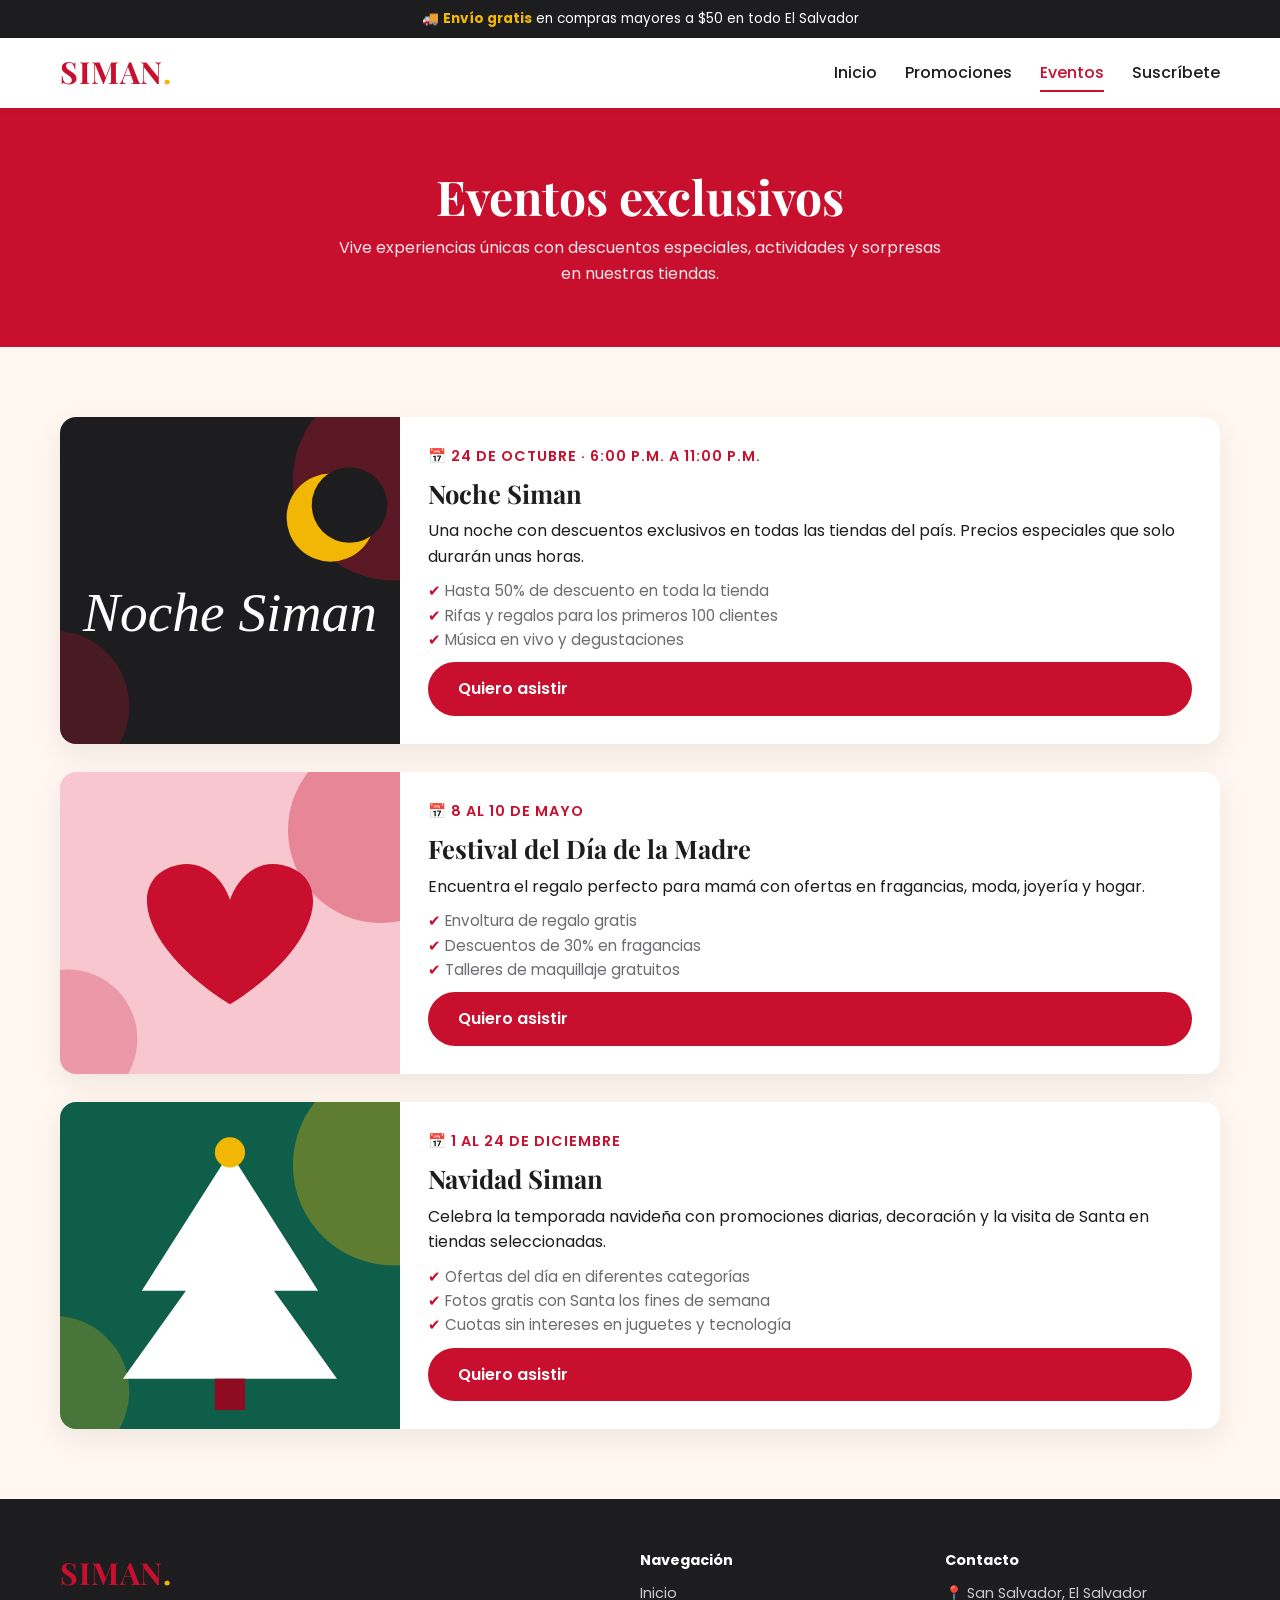
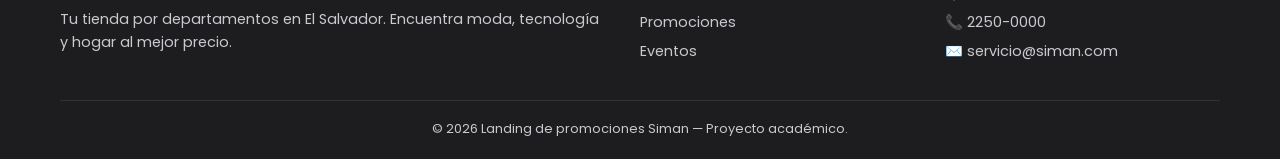
==== eventos.html @ b47609a9 "Landing page de promociones Siman El Salvador Co-Authored-By: Claude Opus 5.5 <noreply@anthropic.com" ====
<!DOCTYPE html>
<html lang="es">
<head>
  <meta charset="UTF-8">
  <meta name="viewport" content="width=device-width, initial-scale=1.0">
  <meta name="description" content="Eventos exclusivos y fechas especiales de Siman El Salvador.">
  <title>Eventos | Siman El Salvador</title>
  <link rel="preconnect" href="https://fonts.googleapis.com">
  <link rel="preconnect" href="https://fonts.gstatic.com" crossorigin>
  <link href="https://fonts.googleapis.com/css2?family=Playfair+Display:ital,wght@0,700;1,700&family=Poppins:wght@400;500;600;700&display=swap" rel="stylesheet">
  <link rel="stylesheet" href="styles.css">
</head>
<body>

  <div class="barra-aviso">
    🚚 <strong>Envío gratis</strong> en compras mayores a $50 en todo El Salvador
  </div>

  <header class="encabezado">
    <div class="contenedor">
      <a href="index.html" class="logo">SIMAN<span>.</span></a>
      <input type="checkbox" id="menu-toggle" class="menu-toggle">
      <label for="menu-toggle" class="menu-icono" aria-label="Abrir menú">☰</label>
      <nav class="nav">
        <ul>
          <li><a href="index.html">Inicio</a></li>
          <li><a href="promociones.html">Promociones</a></li>
          <li><a href="eventos.html" class="activo">Eventos</a></li>
          <li><a href="index.html#suscripcion">Suscríbete</a></li>
        </ul>
      </nav>
    </div>
  </header>

  <main>
    <section class="hero-interno">
      <div class="contenedor">
        <h1>Eventos exclusivos</h1>
        <p>Vive experiencias únicas con descuentos especiales, actividades y sorpresas en nuestras tiendas.</p>
      </div>
    </section>

    <section class="seccion">
      <div class="contenedor">
        <div class="lista-eventos">
          <article class="evento">
            <img src="img/evento-noche.svg" alt="Noche Siman">
            <div class="evento-info">
              <span class="evento-fecha">📅 24 de octubre · 6:00 p.m. a 11:00 p.m.</span>
              <h3>Noche Siman</h3>
              <p>Una noche con descuentos exclusivos en todas las tiendas del país. Precios especiales que solo durarán unas horas.</p>
              <ul>
              <li>Hasta 50% de descuento en toda la tienda</li>
              <li>Rifas y regalos para los primeros 100 clientes</li>
              <li>Música en vivo y degustaciones</li>
              </ul>
              <a href="index.html#suscripcion" class="btn">Quiero asistir</a>
            </div>
          </article>
          <article class="evento">
            <img src="img/evento-madre.svg" alt="Celebración especial para mamá">
            <div class="evento-info">
              <span class="evento-fecha">📅 8 al 10 de mayo</span>
              <h3>Festival del Día de la Madre</h3>
              <p>Encuentra el regalo perfecto para mamá con ofertas en fragancias, moda, joyería y hogar.</p>
              <ul>
              <li>Envoltura de regalo gratis</li>
              <li>Descuentos de 30% en fragancias</li>
              <li>Talleres de maquillaje gratuitos</li>
              </ul>
              <a href="index.html#suscripcion" class="btn">Quiero asistir</a>
            </div>
          </article>
          <article class="evento">
            <img src="img/evento-navidad.svg" alt="Árbol de Navidad">
            <div class="evento-info">
              <span class="evento-fecha">📅 1 al 24 de diciembre</span>
              <h3>Navidad Siman</h3>
              <p>Celebra la temporada navideña con promociones diarias, decoración y la visita de Santa en tiendas seleccionadas.</p>
              <ul>
              <li>Ofertas del día en diferentes categorías</li>
              <li>Fotos gratis con Santa los fines de semana</li>
              <li>Cuotas sin intereses en juguetes y tecnología</li>
              </ul>
              <a href="index.html#suscripcion" class="btn">Quiero asistir</a>
            </div>
          </article>
        </div>
      </div>
    </section>
  </main>


  <footer class="pie">
    <div class="contenedor">
      <div class="pie-grid">
        <div>
          <a href="index.html" class="logo">SIMAN<span>.</span></a>
          <p>Tu tienda por departamentos en El Salvador. Encuentra moda, tecnología y hogar al mejor precio.</p>
        </div>
        <div>
          <h4>Navegación</h4>
          <ul>
            <li><a href="index.html">Inicio</a></li>
            <li><a href="promociones.html">Promociones</a></li>
            <li><a href="eventos.html">Eventos</a></li>
          </ul>
        </div>
        <div>
          <h4>Contacto</h4>
          <ul>
            <li>📍 San Salvador, El Salvador</li>
            <li>📞 2250-0000</li>
            <li>✉️ servicio@siman.com</li>
          </ul>
        </div>
      </div>
      <p class="pie-copy">© 2026 Landing de promociones Siman — Proyecto académico.</p>
    </div>
  </footer>

</body>
</html>
---- styles.css ----
/* =========================================================
   Landing Siman - Promociones El Salvador
   Tipografías: Playfair Display (títulos) + Poppins (texto)
   ========================================================= */

/* ---------- Paleta de colores ---------- */
:root {
  --rojo: #C8102E;        /* color principal */
  --rojo-oscuro: #8E0B20; /* hover / acentos */
  --dorado: #F2B705;      /* destacados y ofertas */
  --negro: #1D1D1F;       /* texto y fondos oscuros */
  --crema: #FFF7F0;       /* fondo general */
  --rosa: #FFE9E3;        /* fondos suaves */
  --gris: #6B6B70;        /* texto secundario */
  --blanco: #FFFFFF;

  --fuente-titulos: "Playfair Display", Georgia, serif;
  --fuente-texto: "Poppins", Arial, sans-serif;

  --radio: 16px;
  --sombra: 0 10px 30px rgba(29, 29, 31, 0.08);
  --ancho-max: 1200px;
}

/* ---------- Reset básico ---------- */
*,
*::before,
*::after {
  box-sizing: border-box;
  margin: 0;
  padding: 0;
}

html {
  scroll-behavior: smooth;
}

body {
  font-family: var(--fuente-texto);
  color: var(--negro);
  background: var(--crema);
  line-height: 1.6;
}

img {
  max-width: 100%;
  display: block;
}

a {
  color: inherit;
  text-decoration: none;
}

h1, h2, h3 {
  font-family: var(--fuente-titulos);
  line-height: 1.2;
}

.contenedor {
  width: 100%;
  max-width: var(--ancho-max);
  margin: 0 auto;
  padding: 0 20px;
}

/* ---------- Barra superior ---------- */
.barra-aviso {
  background: var(--negro);
  color: var(--blanco);
  text-align: center;
  font-size: 0.85rem;
  padding: 8px 20px;
}

.barra-aviso strong {
  color: var(--dorado);
}

/* ---------- Encabezado y navegación ---------- */
.encabezado {
  background: var(--blanco);
  box-shadow: 0 2px 10px rgba(0, 0, 0, 0.05);
  position: sticky;
  top: 0;
  z-index: 100;
}

.encabezado .contenedor {
  display: flex;
  align-items: center;
  justify-content: space-between;
  min-height: 70px;
  flex-wrap: wrap;
}

.logo {
  font-family: var(--fuente-titulos);
  font-size: 1.9rem;
  font-weight: 700;
  color: var(--rojo);
  letter-spacing: 1px;
}

.logo span {
  color: var(--dorado);
}

.menu-toggle {
  display: none;
}

.menu-icono {
  display: none;
  font-size: 1.8rem;
  cursor: pointer;
  user-select: none;
}

.nav ul {
  list-style: none;
  display: flex;
  gap: 28px;
}

.nav a {
  font-weight: 500;
  padding: 6px 0;
  border-bottom: 2px solid transparent;
  transition: color 0.2s, border-color 0.2s;
}

.nav a:hover,
.nav a.activo {
  color: var(--rojo);
  border-color: var(--rojo);
}

/* ---------- Botones ---------- */
.btn {
  display: inline-block;
  font-family: var(--fuente-texto);
  font-weight: 600;
  font-size: 1rem;
  padding: 12px 28px;
  border-radius: 50px;
  border: 2px solid var(--rojo);
  background: var(--rojo);
  color: var(--blanco);
  cursor: pointer;
  transition: background 0.2s, transform 0.2s;
}

.btn:hover {
  background: var(--rojo-oscuro);
  border-color: var(--rojo-oscuro);
  transform: translateY(-2px);
}

.btn-secundario {
  background: transparent;
  color: var(--rojo);
}

.btn-secundario:hover {
  color: var(--blanco);
}

.btn-dorado {
  background: var(--dorado);
  border-color: var(--dorado);
  color: var(--negro);
}

.btn-dorado:hover {
  background: #d9a404;
  border-color: #d9a404;
}

/* ---------- Hero ---------- */
.hero {
  background: linear-gradient(135deg, var(--crema) 0%, var(--rosa) 100%);
  padding: 70px 0;
}

.hero .contenedor {
  display: grid;
  grid-template-columns: 1.1fr 1fr;
  align-items: center;
  gap: 40px;
}

.etiqueta {
  display: inline-block;
  background: var(--dorado);
  color: var(--negro);
  font-weight: 600;
  font-size: 0.8rem;
  text-transform: uppercase;
  letter-spacing: 1px;
  padding: 4px 14px;
  border-radius: 50px;
  margin-bottom: 16px;
}

.hero h1 {
  font-size: clamp(2.2rem, 5vw, 3.6rem);
  margin-bottom: 18px;
}

.hero h1 em {
  color: var(--rojo);
}

.hero p {
  color: var(--gris);
  font-size: 1.1rem;
  margin-bottom: 28px;
  max-width: 520px;
}

.hero-botones {
  display: flex;
  gap: 14px;
  flex-wrap: wrap;
}

/* Hero interno (páginas secundarias) */
.hero-interno {
  background: var(--rojo);
  color: var(--blanco);
  text-align: center;
  padding: 60px 0;
}

.hero-interno h1 {
  font-size: clamp(2rem, 4.5vw, 3rem);
  margin-bottom: 10px;
}

.hero-interno p {
  opacity: 0.9;
  max-width: 620px;
  margin: 0 auto;
}

/* ---------- Secciones ---------- */
.seccion {
  padding: 70px 0;
}

.seccion-oscura {
  background: var(--negro);
  color: var(--blanco);
}

.titulo-seccion {
  text-align: center;
  margin-bottom: 40px;
}

.titulo-seccion h2 {
  font-size: clamp(1.8rem, 3.5vw, 2.5rem);
  margin-bottom: 8px;
}

.titulo-seccion p {
  color: var(--gris);
}

.seccion-oscura .titulo-seccion p {
  color: #c9c9cf;
}

/* ---------- Beneficios ---------- */
.beneficios {
  display: grid;
  grid-template-columns: repeat(4, 1fr);
  gap: 20px;
}

.beneficio {
  background: var(--blanco);
  border-radius: var(--radio);
  padding: 24px;
  text-align: center;
  box-shadow: var(--sombra);
}

.beneficio .icono {
  font-size: 2rem;
  margin-bottom: 8px;
}

.beneficio h3 {
  font-size: 1.1rem;
  margin-bottom: 4px;
}

.beneficio p {
  font-size: 0.9rem;
  color: var(--gris);
}

/* ---------- Tarjetas de promoción ---------- */
.grid-promos {
  display: grid;
  grid-template-columns: repeat(3, 1fr);
  gap: 28px;
}

.promo {
  background: var(--blanco);
  color: var(--negro);
  border-radius: var(--radio);
  overflow: hidden;
  box-shadow: var(--sombra);
  display: flex;
  flex-direction: column;
  transition: transform 0.25s, box-shadow 0.25s;
}

.promo:hover {
  transform: translateY(-6px);
  box-shadow: 0 16px 40px rgba(29, 29, 31, 0.14);
}

.promo-imagen {
  position: relative;
}

.promo-imagen img {
  width: 100%;
  aspect-ratio: 400 / 260;
  object-fit: cover;
}

.descuento {
  position: absolute;
  top: 14px;
  left: 14px;
  background: var(--dorado);
  color: var(--negro);
  font-weight: 700;
  padding: 6px 14px;
  border-radius: 50px;
  font-size: 0.95rem;
}

.promo-cuerpo {
  padding: 22px;
  display: flex;
  flex-direction: column;
  gap: 8px;
  flex: 1;
}

.promo-cuerpo h3 {
  font-size: 1.35rem;
}

.promo-cuerpo p {
  color: var(--gris);
  font-size: 0.95rem;
  flex: 1;
}

.precios {
  display: flex;
  align-items: baseline;
  gap: 10px;
}

.precio-antes {
  text-decoration: line-through;
  color: var(--gris);
  font-size: 0.9rem;
}

.precio-ahora {
  color: var(--rojo);
  font-weight: 700;
  font-size: 1.4rem;
}

.vigencia {
  font-size: 0.8rem;
  color: var(--gris);
}

.centrado {
  text-align: center;
  margin-top: 40px;
}

/* Filtros de categoría */
.filtros {
  display: flex;
  flex-wrap: wrap;
  justify-content: center;
  gap: 10px;
  margin-bottom: 36px;
}

.filtros a {
  padding: 8px 20px;
  border-radius: 50px;
  border: 1px solid var(--rojo);
  color: var(--rojo);
  font-size: 0.9rem;
  font-weight: 500;
  transition: background 0.2s, color 0.2s;
}

.filtros a:hover {
  background: var(--rojo);
  color: var(--blanco);
}

/* ---------- Eventos ---------- */
.lista-eventos {
  display: flex;
  flex-direction: column;
  gap: 28px;
}

.evento {
  display: grid;
  grid-template-columns: 340px 1fr;
  background: var(--blanco);
  border-radius: var(--radio);
  overflow: hidden;
  box-shadow: var(--sombra);
}

.evento img {
  width: 100%;
  height: 100%;
  object-fit: cover;
}

.evento-info {
  padding: 28px;
  display: flex;
  flex-direction: column;
  gap: 10px;
}

.evento-fecha {
  color: var(--rojo);
  font-weight: 600;
  font-size: 0.9rem;
  text-transform: uppercase;
  letter-spacing: 1px;
}

.evento-info h3 {
  font-size: 1.6rem;
}

.evento-info ul {
  list-style: none;
  color: var(--gris);
  font-size: 0.95rem;
}

.evento-info li::before {
  content: "✔ ";
  color: var(--rojo);
}

/* Cuenta regresiva / banner */
.banner {
  background: linear-gradient(120deg, var(--rojo) 0%, var(--rojo-oscuro) 100%);
  color: var(--blanco);
  border-radius: var(--radio);
  padding: 40px;
  display: flex;
  align-items: center;
  justify-content: space-between;
  gap: 24px;
  flex-wrap: wrap;
}

.banner h2 {
  font-size: clamp(1.6rem, 3vw, 2.2rem);
}

.banner p {
  opacity: 0.9;
}

/* ---------- Formulario de suscripción ---------- */
.suscripcion {
  background: var(--rosa);
}

.suscripcion .contenedor {
  display: grid;
  grid-template-columns: 1fr 1fr;
  gap: 40px;
  align-items: center;
}

.suscripcion h2 {
  font-size: clamp(1.8rem, 3.5vw, 2.4rem);
  margin-bottom: 12px;
}

.suscripcion p {
  color: var(--gris);
}

.formulario {
  background: var(--blanco);
  padding: 32px;
  border-radius: var(--radio);
  box-shadow: var(--sombra);
  display: flex;
  flex-direction: column;
  gap: 16px;
}

.campo {
  display: flex;
  flex-direction: column;
  gap: 6px;
}

.campo label {
  font-weight: 500;
  font-size: 0.9rem;
}

.campo input,
.campo select {
  font-family: var(--fuente-texto);
  font-size: 1rem;
  padding: 12px 14px;
  border: 1px solid #ddd;
  border-radius: 10px;
  background: var(--crema);
}

.campo input:focus,
.campo select:focus {
  outline: 2px solid var(--rojo);
  border-color: var(--rojo);
}

.check {
  display: flex;
  gap: 10px;
  align-items: flex-start;
  font-size: 0.85rem;
  color: var(--gris);
}

.check input {
  margin-top: 4px;
  accent-color: var(--rojo);
}

.mensaje-exito {
  display: none;
  background: #E6F6EF;
  color: #0E7C66;
  padding: 12px;
  border-radius: 10px;
  font-weight: 500;
  text-align: center;
}

.mensaje-exito.visible {
  display: block;
}

/* ---------- Pie de página ---------- */
.pie {
  background: var(--negro);
  color: #c9c9cf;
  padding: 50px 0 20px;
  font-size: 0.9rem;
}

.pie-grid {
  display: grid;
  grid-template-columns: 2fr 1fr 1fr;
  gap: 30px;
  margin-bottom: 30px;
}

.pie .logo {
  display: inline-block;
  margin-bottom: 10px;
}

.pie h4 {
  color: var(--blanco);
  font-family: var(--fuente-texto);
  margin-bottom: 10px;
}

.pie ul {
  list-style: none;
}

.pie li {
  margin-bottom: 6px;
}

.pie a:hover {
  color: var(--dorado);
}

.pie-copy {
  border-top: 1px solid #333;
  padding-top: 18px;
  text-align: center;
  font-size: 0.8rem;
}

/* =========================================================
   Responsive
   ========================================================= */

/* Tablets */
@media (max-width: 900px) {
  .hero .contenedor,
  .suscripcion .contenedor {
    grid-template-columns: 1fr;
    text-align: center;
  }

  .hero p {
    margin-left: auto;
    margin-right: auto;
  }

  .hero-botones {
    justify-content: center;
  }

  .hero-imagen {
    max-width: 440px;
    margin: 0 auto;
  }

  .beneficios {
    grid-template-columns: repeat(2, 1fr);
  }

  .grid-promos {
    grid-template-columns: repeat(2, 1fr);
  }

  .evento {
    grid-template-columns: 1fr;
  }

  .evento img {
    aspect-ratio: 400 / 260;
  }

  .banner {
    text-align: center;
    justify-content: center;
  }
}

/* Celulares */
@media (max-width: 640px) {
  .menu-icono {
    display: block;
  }

  .nav {
    width: 100%;
    max-height: 0;
    overflow: hidden;
    transition: max-height 0.3s ease;
  }

  .nav ul {
    flex-direction: column;
    gap: 0;
    padding-bottom: 10px;
  }

  .nav a {
    display: block;
    padding: 12px 0;
    border-bottom: 1px solid #eee;
  }

  .menu-toggle:checked ~ .nav {
    max-height: 300px;
  }

  .hero,
  .seccion {
    padding: 50px 0;
  }

  .beneficios,
  .grid-promos,
  .pie-grid {
    grid-template-columns: 1fr;
  }

  .formulario,
  .banner {
    padding: 24px;
  }

  .btn {
    width: 100%;
    text-align: center;
  }

  .hero-botones {
    flex-direction: column;
  }
}
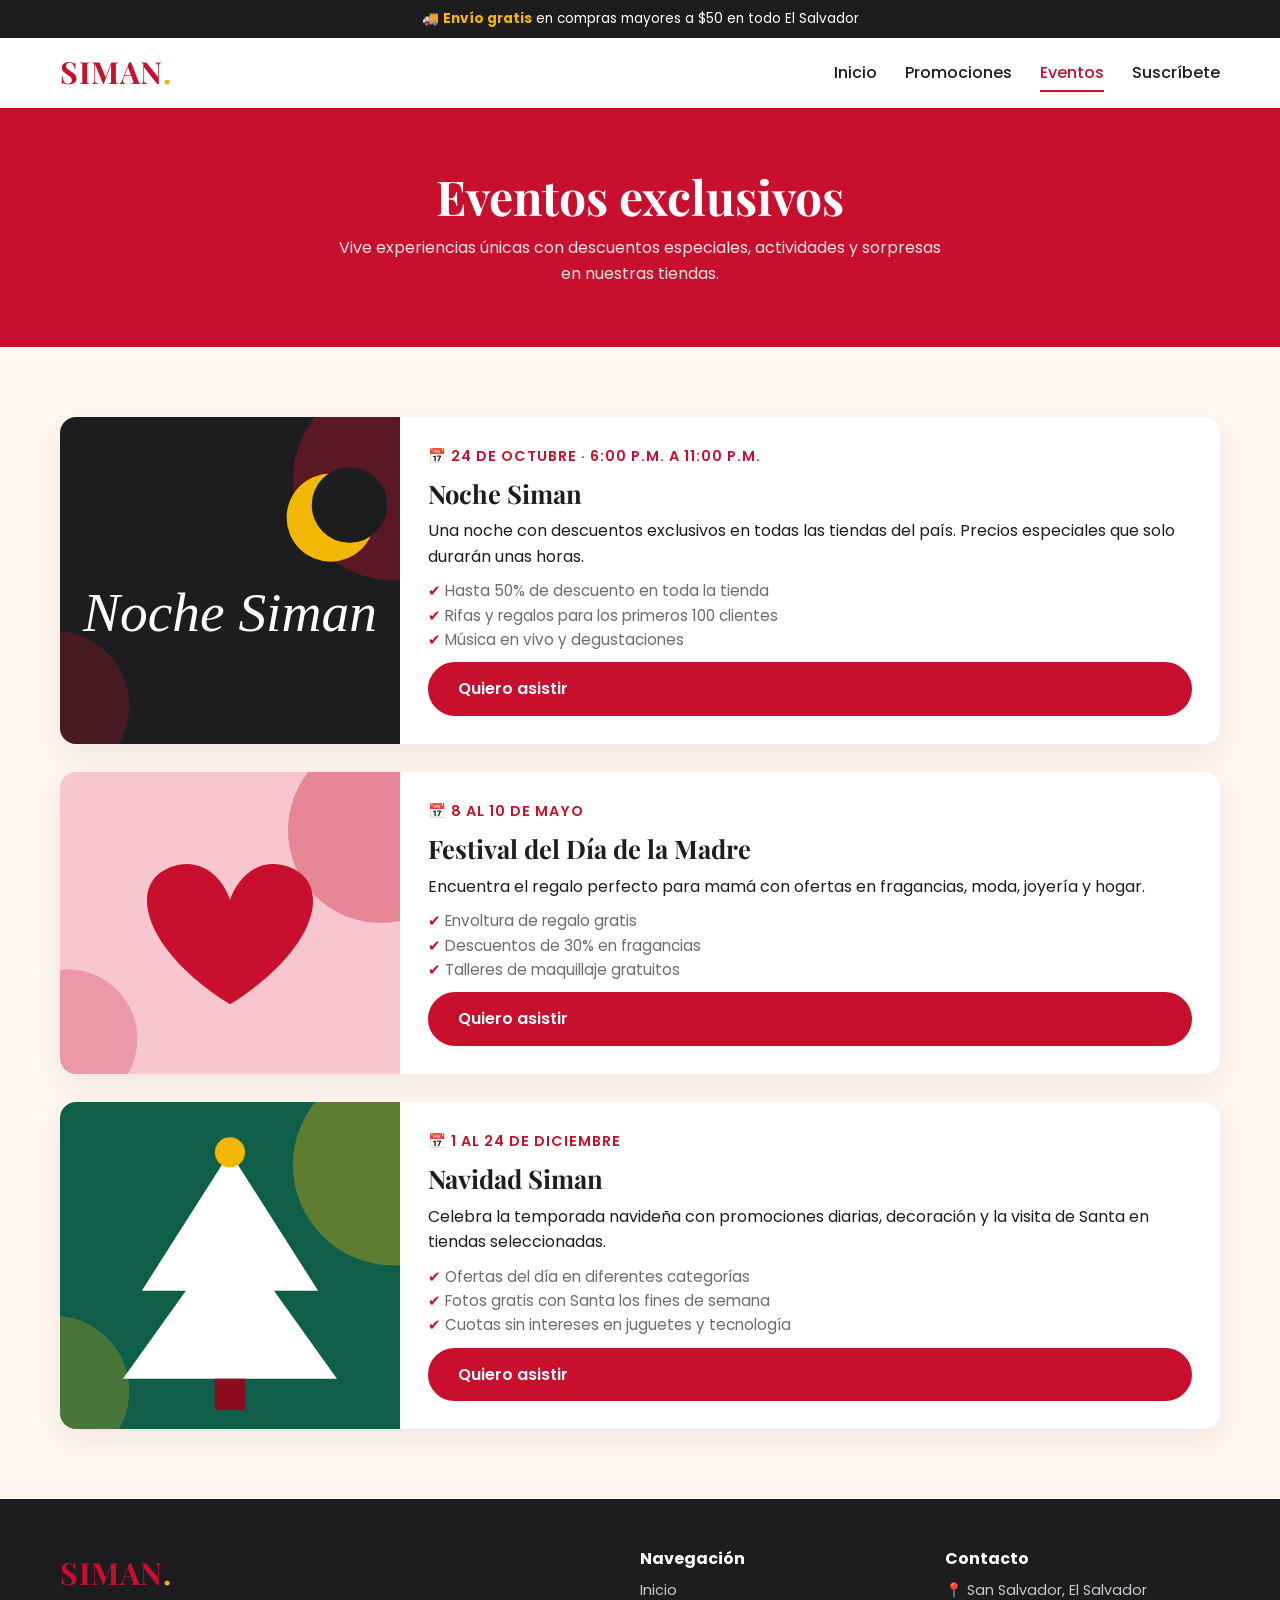
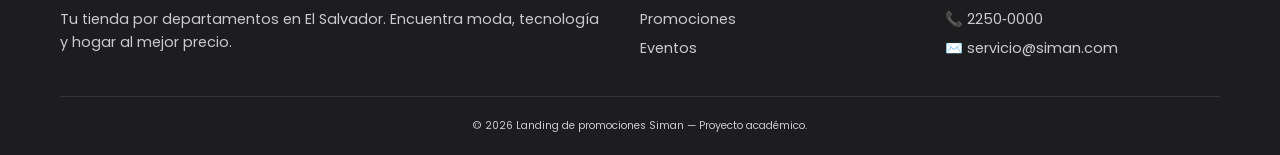
==== commit 13e5b9aa: "Estructura semántica en todas las páginas y script en carpeta js Co-Authored-By: Claude Opus 5.5 <no" ====
--- a/eventos.html
+++ b/eventos.html
@@ -9,78 +9,83 @@
   <link rel="preconnect" href="https://fonts.gstatic.com" crossorigin>
   <link href="https://fonts.googleapis.com/css2?family=Playfair+Display:ital,wght@0,700;1,700&family=Poppins:wght@400;500;600;700&display=swap" rel="stylesheet">
   <link rel="stylesheet" href="styles.css">
+  <script src="js/script.js" defer></script>
 </head>
 <body>
+  <a href="#contenido" class="saltar-enlace">Saltar al contenido principal</a>
 
-  <div class="barra-aviso">
-    🚚 <strong>Envío gratis</strong> en compras mayores a $50 en todo El Salvador
-  </div>
-
+  <!-- Encabezado del sitio: aviso, logo y menú de navegación -->
   <header class="encabezado">
-    <div class="contenedor">
-      <a href="index.html" class="logo">SIMAN<span>.</span></a>
-      <input type="checkbox" id="menu-toggle" class="menu-toggle">
-      <label for="menu-toggle" class="menu-icono" aria-label="Abrir menú">☰</label>
-      <nav class="nav">
+    <p class="barra-aviso">
+      <span aria-hidden="true">🚚</span> <strong>Envío gratis</strong> en compras mayores a $50 en todo El Salvador
+    </p>
+    <div class="contenedor encabezado-contenido">
+      <a href="index.html" class="logo" aria-label="Siman, ir al inicio">SIMAN<span aria-hidden="true">.</span></a>
+      <button type="button" class="menu-boton" aria-expanded="false" aria-controls="menu-principal" aria-label="Abrir menú">
+        <span aria-hidden="true">☰</span>
+      </button>
+      <nav class="nav" id="menu-principal" aria-label="Menú principal">
         <ul>
           <li><a href="index.html">Inicio</a></li>
           <li><a href="promociones.html">Promociones</a></li>
-          <li><a href="eventos.html" class="activo">Eventos</a></li>
+          <li><a href="eventos.html" aria-current="page">Eventos</a></li>
           <li><a href="index.html#suscripcion">Suscríbete</a></li>
         </ul>
       </nav>
     </div>
   </header>
 
-  <main>
-    <section class="hero-interno">
+  <!-- Contenido principal -->
+  <main id="contenido">
+    <header class="hero-interno">
       <div class="contenedor">
         <h1>Eventos exclusivos</h1>
         <p>Vive experiencias únicas con descuentos especiales, actividades y sorpresas en nuestras tiendas.</p>
       </div>
-    </section>
+    </header>
 
-    <section class="seccion">
+    <section class="seccion" aria-labelledby="titulo-eventos">
       <div class="contenedor">
+        <h2 id="titulo-eventos" class="solo-lector">Próximos eventos</h2>
         <div class="lista-eventos">
           <article class="evento">
-            <img src="img/evento-noche.svg" alt="Noche Siman">
+            <img src="img/evento-noche.svg" alt="Noche Siman" width="400" height="260" loading="lazy">
             <div class="evento-info">
-              <span class="evento-fecha">📅 24 de octubre · 6:00 p.m. a 11:00 p.m.</span>
+              <p class="evento-fecha"><span aria-hidden="true">📅</span> <time datetime="2026-10-24T18:00">24 de octubre · 6:00 p.m.</time> a <time datetime="2026-10-24T23:00">11:00 p.m.</time></p>
               <h3>Noche Siman</h3>
               <p>Una noche con descuentos exclusivos en todas las tiendas del país. Precios especiales que solo durarán unas horas.</p>
               <ul>
-              <li>Hasta 50% de descuento en toda la tienda</li>
-              <li>Rifas y regalos para los primeros 100 clientes</li>
-              <li>Música en vivo y degustaciones</li>
+                <li>Hasta 50% de descuento en toda la tienda</li>
+                <li>Rifas y regalos para los primeros 100 clientes</li>
+                <li>Música en vivo y degustaciones</li>
               </ul>
               <a href="index.html#suscripcion" class="btn">Quiero asistir</a>
             </div>
           </article>
           <article class="evento">
-            <img src="img/evento-madre.svg" alt="Celebración especial para mamá">
+            <img src="img/evento-madre.svg" alt="Celebración especial para mamá" width="400" height="260" loading="lazy">
             <div class="evento-info">
-              <span class="evento-fecha">📅 8 al 10 de mayo</span>
+              <p class="evento-fecha"><span aria-hidden="true">📅</span> <time datetime="2027-05-08">8</time> al <time datetime="2027-05-10">10 de mayo</time></p>
               <h3>Festival del Día de la Madre</h3>
               <p>Encuentra el regalo perfecto para mamá con ofertas en fragancias, moda, joyería y hogar.</p>
               <ul>
-              <li>Envoltura de regalo gratis</li>
-              <li>Descuentos de 30% en fragancias</li>
-              <li>Talleres de maquillaje gratuitos</li>
+                <li>Envoltura de regalo gratis</li>
+                <li>Descuentos de 30% en fragancias</li>
+                <li>Talleres de maquillaje gratuitos</li>
               </ul>
               <a href="index.html#suscripcion" class="btn">Quiero asistir</a>
             </div>
           </article>
           <article class="evento">
-            <img src="img/evento-navidad.svg" alt="Árbol de Navidad">
+            <img src="img/evento-navidad.svg" alt="Árbol de Navidad" width="400" height="260" loading="lazy">
             <div class="evento-info">
-              <span class="evento-fecha">📅 1 al 24 de diciembre</span>
+              <p class="evento-fecha"><span aria-hidden="true">📅</span> <time datetime="2026-12-01">1</time> al <time datetime="2026-12-24">24 de diciembre</time></p>
               <h3>Navidad Siman</h3>
               <p>Celebra la temporada navideña con promociones diarias, decoración y la visita de Santa en tiendas seleccionadas.</p>
               <ul>
-              <li>Ofertas del día en diferentes categorías</li>
-              <li>Fotos gratis con Santa los fines de semana</li>
-              <li>Cuotas sin intereses en juguetes y tecnología</li>
+                <li>Ofertas del día en diferentes categorías</li>
+                <li>Fotos gratis con Santa los fines de semana</li>
+                <li>Cuotas sin intereses en juguetes y tecnología</li>
               </ul>
               <a href="index.html#suscripcion" class="btn">Quiero asistir</a>
             </div>
@@ -90,34 +95,35 @@
     </section>
   </main>
 
-
+  <!-- Pie de página -->
   <footer class="pie">
     <div class="contenedor">
       <div class="pie-grid">
-        <div>
-          <a href="index.html" class="logo">SIMAN<span>.</span></a>
+        <section aria-label="Acerca de Siman">
+          <a href="index.html" class="logo" aria-label="Siman, ir al inicio">SIMAN<span aria-hidden="true">.</span></a>
           <p>Tu tienda por departamentos en El Salvador. Encuentra moda, tecnología y hogar al mejor precio.</p>
-        </div>
-        <div>
-          <h4>Navegación</h4>
+        </section>
+        <nav aria-labelledby="titulo-pie-nav">
+          <h2 id="titulo-pie-nav">Navegación</h2>
           <ul>
             <li><a href="index.html">Inicio</a></li>
             <li><a href="promociones.html">Promociones</a></li>
-            <li><a href="eventos.html">Eventos</a></li>
+            <li><a href="eventos.html" aria-current="page">Eventos</a></li>
           </ul>
-        </div>
-        <div>
-          <h4>Contacto</h4>
-          <ul>
-            <li>📍 San Salvador, El Salvador</li>
-            <li>📞 2250-0000</li>
-            <li>✉️ servicio@siman.com</li>
-          </ul>
-        </div>
+        </nav>
+        <section aria-labelledby="titulo-pie-contacto">
+          <h2 id="titulo-pie-contacto">Contacto</h2>
+          <address>
+            <ul>
+              <li><span aria-hidden="true">📍</span> San Salvador, El Salvador</li>
+              <li><span aria-hidden="true">📞</span> <a href="tel:+50322500000">2250&#8209;0000</a></li>
+              <li><span aria-hidden="true">✉️</span> <a href="mailto:servicio@siman.com">servicio@siman.com</a></li>
+            </ul>
+          </address>
+        </section>
       </div>
-      <p class="pie-copy">© 2026 Landing de promociones Siman — Proyecto académico.</p>
+      <p class="pie-copy"><small>© <time datetime="2026">2026</time> Landing de promociones Siman — Proyecto académico.</small></p>
     </div>
   </footer>
-
 </body>
 </html>
--- a/styles.css
+++ b/styles.css
@@ -44,7 +44,44 @@
 
 img {
   max-width: 100%;
+  height: auto;
   display: block;
+}
+
+/* Foco visible para navegación con teclado */
+a:focus-visible,
+button:focus-visible {
+  outline: 3px solid var(--dorado);
+  outline-offset: 3px;
+}
+
+/* Texto solo para lectores de pantalla */
+.solo-lector {
+  position: absolute;
+  width: 1px;
+  height: 1px;
+  padding: 0;
+  margin: -1px;
+  overflow: hidden;
+  clip: rect(0, 0, 0, 0);
+  white-space: nowrap;
+  border: 0;
+}
+
+/* Enlace para saltar al contenido principal */
+.saltar-enlace {
+  position: absolute;
+  top: -100px;
+  left: 16px;
+  z-index: 200;
+  background: var(--negro);
+  color: var(--blanco);
+  padding: 10px 16px;
+  border-radius: 0 0 8px 8px;
+}
+
+.saltar-enlace:focus {
+  top: 0;
 }
 
 a {
@@ -106,15 +143,15 @@
   color: var(--dorado);
 }
 
-.menu-toggle {
+.menu-boton {
   display: none;
-}
-
-.menu-icono {
-  display: none;
+  background: none;
+  border: 0;
+  color: var(--negro);
   font-size: 1.8rem;
+  line-height: 1;
+  padding: 4px 8px;
   cursor: pointer;
-  user-select: none;
 }
 
 .nav ul {
@@ -131,7 +168,7 @@
 }
 
 .nav a:hover,
-.nav a.activo {
+.nav a[aria-current="page"] {
   color: var(--rojo);
   border-color: var(--rojo);
 }
@@ -274,6 +311,7 @@
 
 /* ---------- Beneficios ---------- */
 .beneficios {
+  list-style: none;
   display: grid;
   grid-template-columns: repeat(4, 1fr);
   gap: 20px;
@@ -288,6 +326,7 @@
 }
 
 .beneficio .icono {
+  display: block;
   font-size: 2rem;
   margin-bottom: 8px;
 }
@@ -561,6 +600,22 @@
   accent-color: var(--rojo);
 }
 
+.campo input[aria-invalid="true"],
+.campo select[aria-invalid="true"] {
+  border-color: var(--rojo);
+  background: #FFF1F2;
+}
+
+.error {
+  color: var(--rojo);
+  font-size: 0.8rem;
+  min-height: 1em;
+}
+
+.error:empty {
+  display: none;
+}
+
 .mensaje-exito {
   display: none;
   background: #E6F6EF;
@@ -595,10 +650,15 @@
   margin-bottom: 10px;
 }
 
-.pie h4 {
+.pie h2 {
   color: var(--blanco);
   font-family: var(--fuente-texto);
+  font-size: 1rem;
   margin-bottom: 10px;
+}
+
+.pie address {
+  font-style: normal;
 }
 
 .pie ul {
@@ -670,7 +730,7 @@
 
 /* Celulares */
 @media (max-width: 640px) {
-  .menu-icono {
+  .menu-boton {
     display: block;
   }
 
@@ -693,7 +753,7 @@
     border-bottom: 1px solid #eee;
   }
 
-  .menu-toggle:checked ~ .nav {
+  .nav.abierto {
     max-height: 300px;
   }
 
@@ -722,3 +782,16 @@
     flex-direction: column;
   }
 }
+
+/* Menos animaciones para quien lo prefiera */
+@media (prefers-reduced-motion: reduce) {
+  html {
+    scroll-behavior: auto;
+  }
+
+  *,
+  *::before,
+  *::after {
+    transition: none !important;
+  }
+}
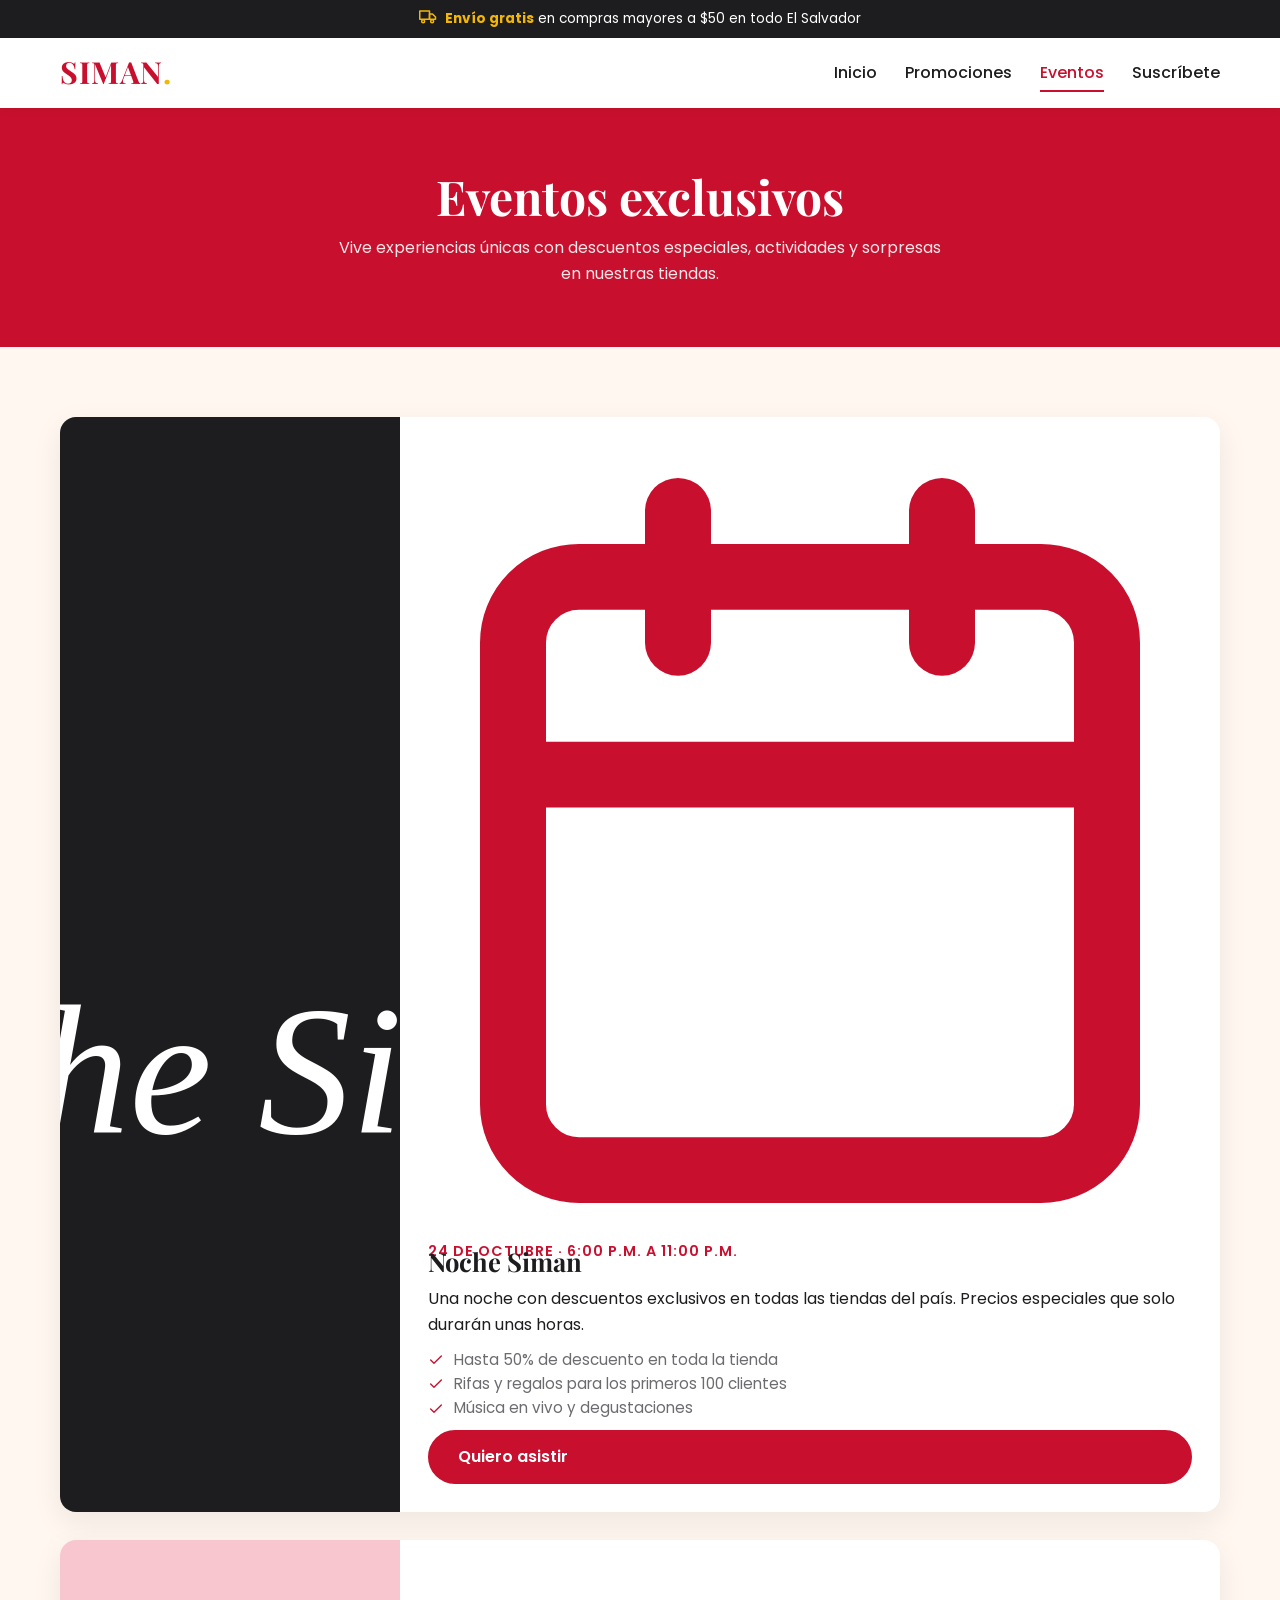
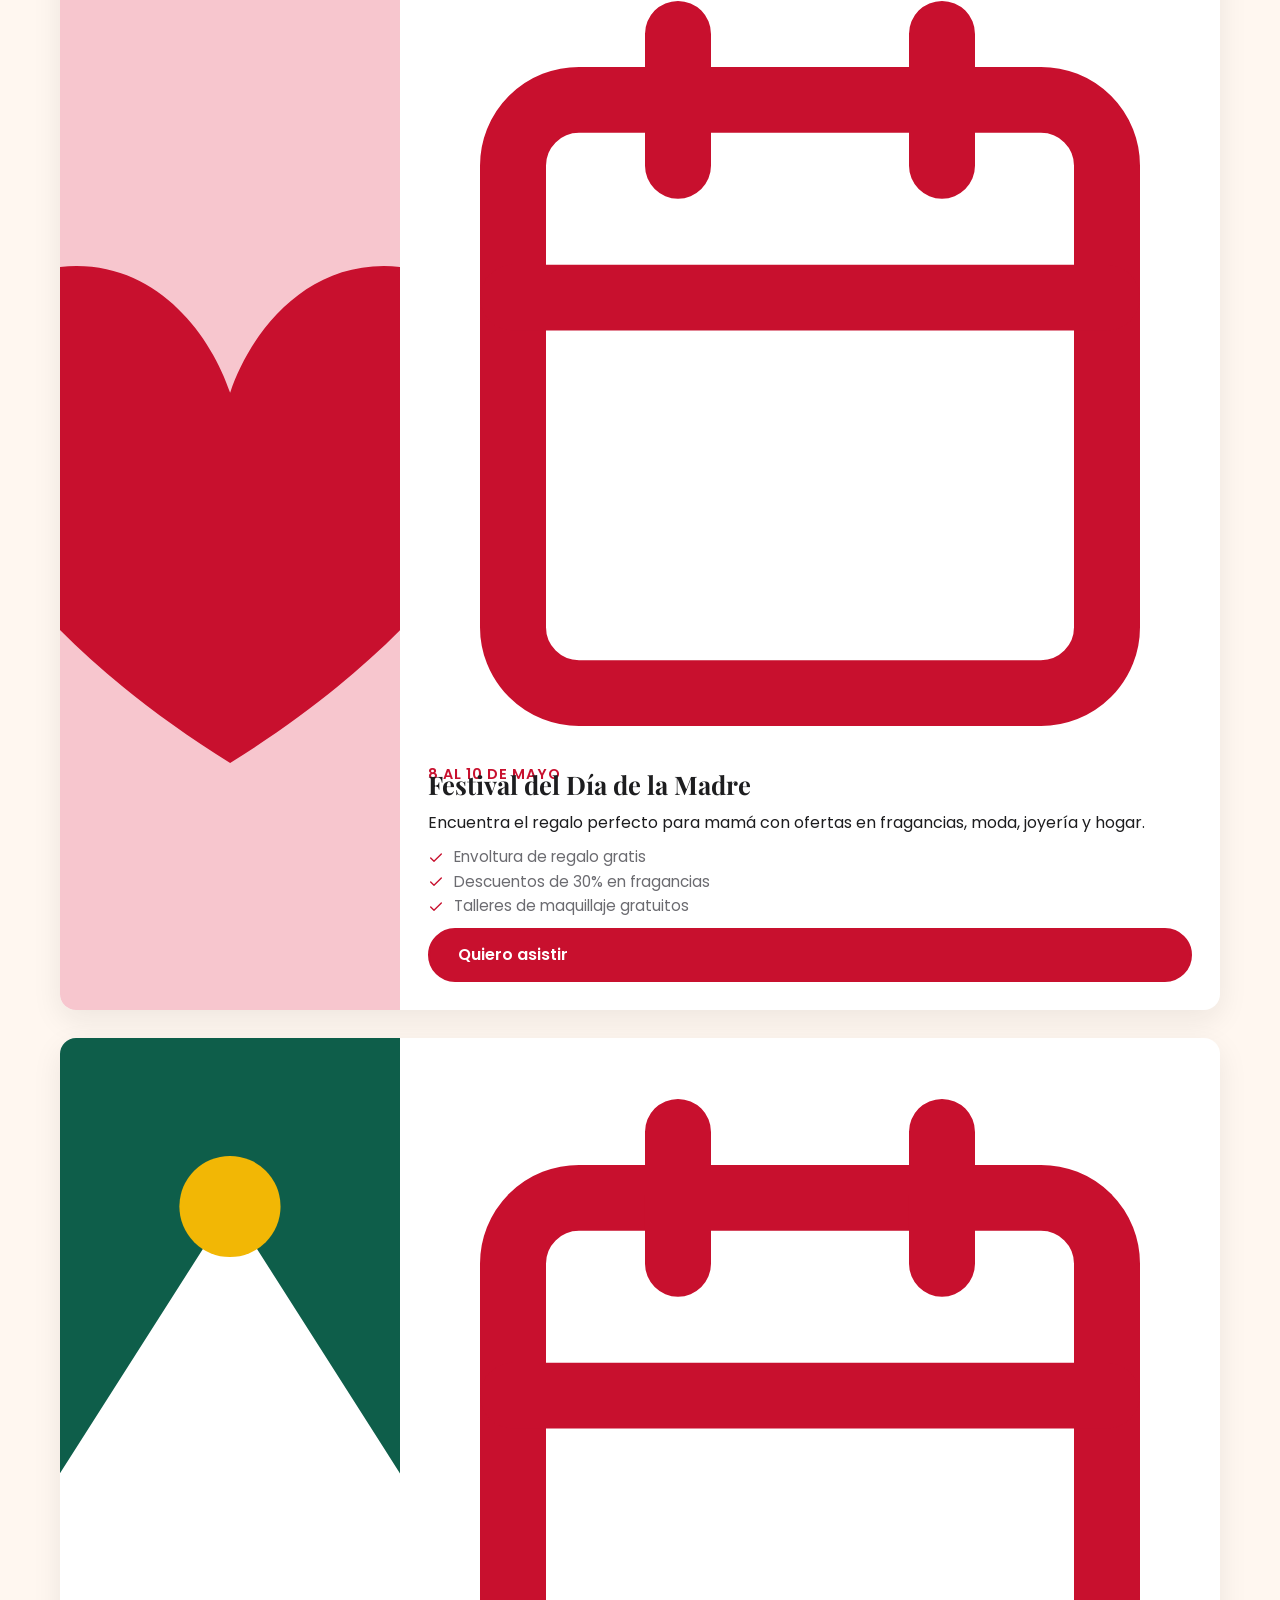
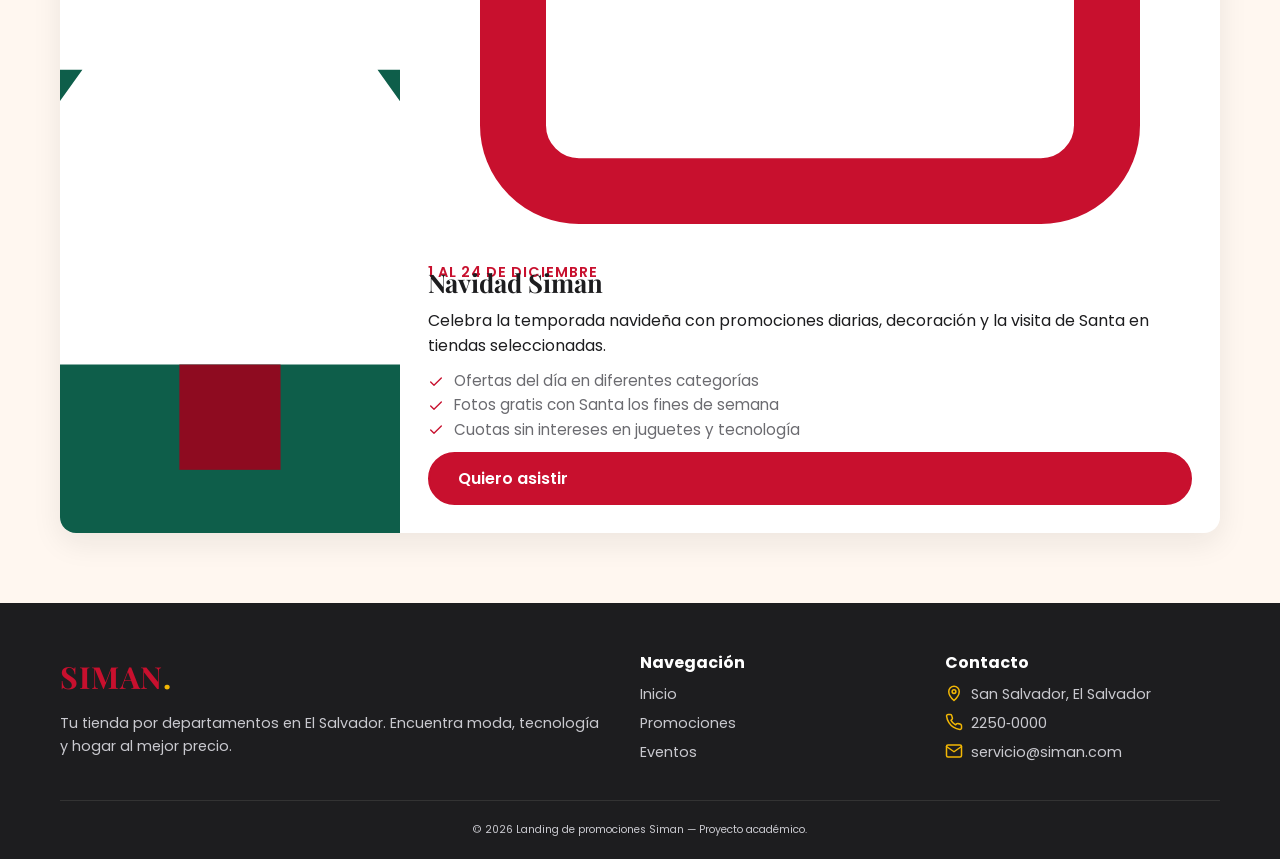
==== commit 51a839d7: "Iconos SVG y favicon en carpeta img/iconos Co-Authored-By: Claude Opus 5.5 <noreply@anthropic.com>" ====
--- a/eventos.html
+++ b/eventos.html
@@ -8,6 +8,7 @@
   <link rel="preconnect" href="https://fonts.googleapis.com">
   <link rel="preconnect" href="https://fonts.gstatic.com" crossorigin>
   <link href="https://fonts.googleapis.com/css2?family=Playfair+Display:ital,wght@0,700;1,700&family=Poppins:wght@400;500;600;700&display=swap" rel="stylesheet">
+  <link rel="icon" href="img/iconos/favicon.svg" type="image/svg+xml">
   <link rel="stylesheet" href="styles.css">
   <script src="js/script.js" defer></script>
 </head>
@@ -17,12 +18,12 @@
   <!-- Encabezado del sitio: aviso, logo y menú de navegación -->
   <header class="encabezado">
     <p class="barra-aviso">
-      <span aria-hidden="true">🚚</span> <strong>Envío gratis</strong> en compras mayores a $50 en todo El Salvador
+      <img src="img/iconos/envio.svg" alt="" class="icono-texto" width="18" height="18"> <strong>Envío gratis</strong> en compras mayores a $50 en todo El Salvador
     </p>
     <div class="contenedor encabezado-contenido">
       <a href="index.html" class="logo" aria-label="Siman, ir al inicio">SIMAN<span aria-hidden="true">.</span></a>
       <button type="button" class="menu-boton" aria-expanded="false" aria-controls="menu-principal" aria-label="Abrir menú">
-        <span aria-hidden="true">☰</span>
+        <img src="img/iconos/menu.svg" alt="" width="28" height="28">
       </button>
       <nav class="nav" id="menu-principal" aria-label="Menú principal">
         <ul>
@@ -51,7 +52,7 @@
           <article class="evento">
             <img src="img/evento-noche.svg" alt="Noche Siman" width="400" height="260" loading="lazy">
             <div class="evento-info">
-              <p class="evento-fecha"><span aria-hidden="true">📅</span> <time datetime="2026-10-24T18:00">24 de octubre · 6:00 p.m.</time> a <time datetime="2026-10-24T23:00">11:00 p.m.</time></p>
+              <p class="evento-fecha"><img src="img/iconos/calendario.svg" alt="" class="icono-texto" width="18" height="18"> <time datetime="2026-10-24T18:00">24 de octubre · 6:00 p.m.</time> a <time datetime="2026-10-24T23:00">11:00 p.m.</time></p>
               <h3>Noche Siman</h3>
               <p>Una noche con descuentos exclusivos en todas las tiendas del país. Precios especiales que solo durarán unas horas.</p>
               <ul>
@@ -65,7 +66,7 @@
           <article class="evento">
             <img src="img/evento-madre.svg" alt="Celebración especial para mamá" width="400" height="260" loading="lazy">
             <div class="evento-info">
-              <p class="evento-fecha"><span aria-hidden="true">📅</span> <time datetime="2027-05-08">8</time> al <time datetime="2027-05-10">10 de mayo</time></p>
+              <p class="evento-fecha"><img src="img/iconos/calendario.svg" alt="" class="icono-texto" width="18" height="18"> <time datetime="2027-05-08">8</time> al <time datetime="2027-05-10">10 de mayo</time></p>
               <h3>Festival del Día de la Madre</h3>
               <p>Encuentra el regalo perfecto para mamá con ofertas en fragancias, moda, joyería y hogar.</p>
               <ul>
@@ -79,7 +80,7 @@
           <article class="evento">
             <img src="img/evento-navidad.svg" alt="Árbol de Navidad" width="400" height="260" loading="lazy">
             <div class="evento-info">
-              <p class="evento-fecha"><span aria-hidden="true">📅</span> <time datetime="2026-12-01">1</time> al <time datetime="2026-12-24">24 de diciembre</time></p>
+              <p class="evento-fecha"><img src="img/iconos/calendario.svg" alt="" class="icono-texto" width="18" height="18"> <time datetime="2026-12-01">1</time> al <time datetime="2026-12-24">24 de diciembre</time></p>
               <h3>Navidad Siman</h3>
               <p>Celebra la temporada navideña con promociones diarias, decoración y la visita de Santa en tiendas seleccionadas.</p>
               <ul>
@@ -115,9 +116,9 @@
           <h2 id="titulo-pie-contacto">Contacto</h2>
           <address>
             <ul>
-              <li><span aria-hidden="true">📍</span> San Salvador, El Salvador</li>
-              <li><span aria-hidden="true">📞</span> <a href="tel:+50322500000">2250&#8209;0000</a></li>
-              <li><span aria-hidden="true">✉️</span> <a href="mailto:servicio@siman.com">servicio@siman.com</a></li>
+              <li><img src="img/iconos/ubicacion.svg" alt="" class="icono-texto" width="18" height="18"> San Salvador, El Salvador</li>
+              <li><img src="img/iconos/telefono.svg" alt="" class="icono-texto" width="18" height="18"> <a href="tel:+50322500000">2250&#8209;0000</a></li>
+              <li><img src="img/iconos/correo.svg" alt="" class="icono-texto" width="18" height="18"> <a href="mailto:servicio@siman.com">servicio@siman.com</a></li>
             </ul>
           </address>
         </section>
--- a/styles.css
+++ b/styles.css
@@ -141,6 +141,15 @@
 
 .logo span {
   color: var(--dorado);
+}
+
+/* Iconos junto a un texto */
+.icono-texto {
+  display: inline-block;
+  width: 18px;
+  height: 18px;
+  vertical-align: -3px;
+  margin-right: 4px;
 }
 
 .menu-boton {
@@ -326,9 +335,9 @@
 }
 
 .beneficio .icono {
-  display: block;
-  font-size: 2rem;
-  margin-bottom: 8px;
+  width: 40px;
+  height: 40px;
+  margin: 0 auto 8px;
 }
 
 .beneficio h3 {
@@ -503,9 +512,9 @@
   font-size: 0.95rem;
 }
 
-.evento-info li::before {
-  content: "✔ ";
-  color: var(--rojo);
+.evento-info li {
+  padding-left: 26px;
+  background: url("img/iconos/check.svg") no-repeat left 0.3em / 16px 16px;
 }
 
 /* Cuenta regresiva / banner */
